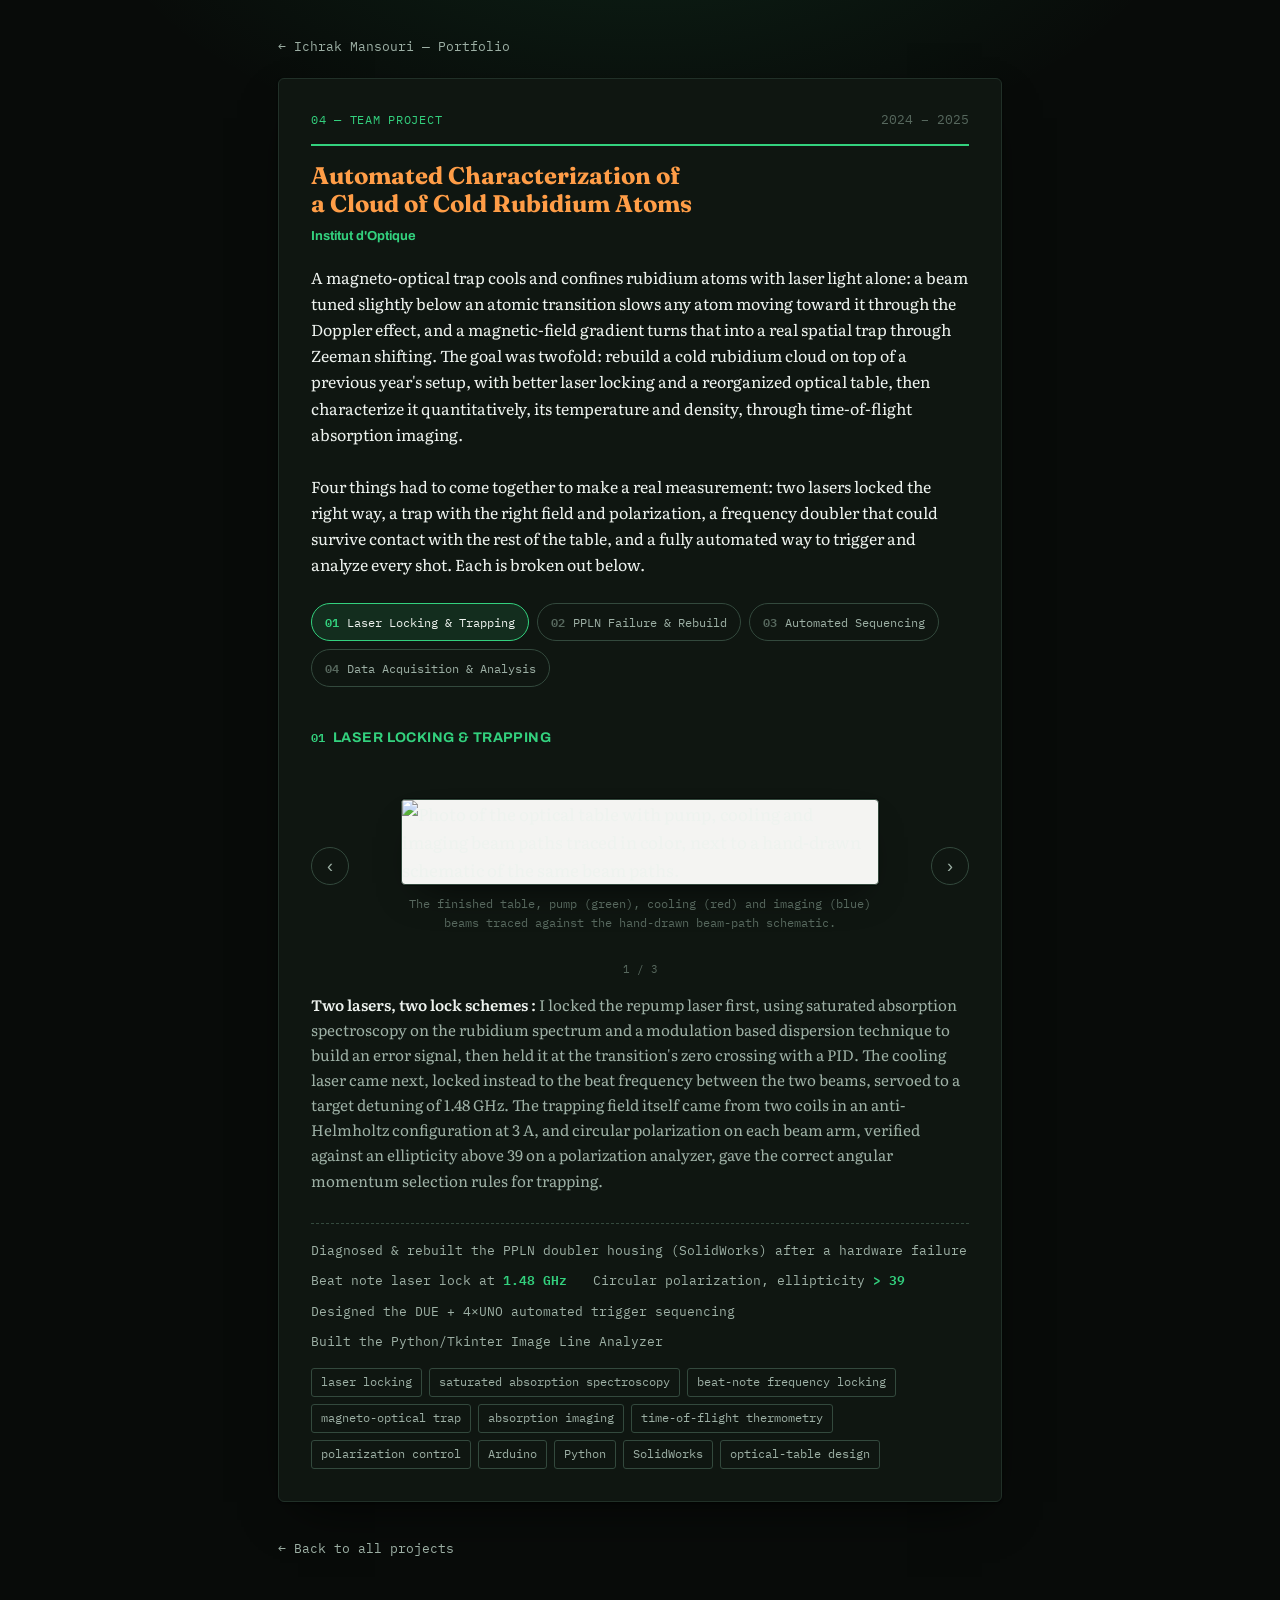
==== projects/cold-atoms.html @ 1522f5b4 "Rename cold-atoms.html to projects/cold-atoms.html" ====
<!DOCTYPE html>
<html lang="en">
<head>
<meta charset="UTF-8">
<meta name="viewport" content="width=device-width, initial-scale=1.0">
<title>Cold Rubidium Atoms — Ichrak Mansouri</title>
<meta name="description" content="Project detail — automated time-of-flight characterization of a cloud of cold rubidium atoms, Institut d'Optique.">
<link rel="stylesheet" href="../style.css">
</head>
<body>

<div class="wrap">

  <a class="back-link" href="../index.html">← Ichrak Mansouri — Portfolio</a>

  <div class="project detail">
    <div class="project-head">
      <span class="project-num">04 — TEAM PROJECT</span>
      <span class="project-date mono">2024 – 2025</span>
    </div>
    <h3>Automated Characterization of a Cloud of Cold Rubidium Atoms</h3>
    <div class="org">Institut d'Optique</div>

    <p class="desc">A magneto-optical trap cools and confines rubidium atoms with laser light alone: a beam tuned slightly below an atomic transition slows any atom moving toward it through the Doppler effect, and a magnetic-field gradient turns that into a real spatial trap through Zeeman shifting. The goal was twofold: rebuild a cold rubidium cloud on top of a previous year's setup, with better laser locking and a reorganized optical table, then characterize it quantitatively, its temperature and density, through time-of-flight absorption imaging.</p>

    <p class="desc" style="margin-top:26px;">Four things had to come together to make a real measurement: two lasers locked the right way, a trap with the right field and polarization, a frequency doubler that could survive contact with the rest of the table, and a fully automated way to trigger and analyze every shot. Each is broken out below.</p>

    <div class="fab-stepper">
      <div class="fab-tabs" role="tablist">
        <button class="fab-tab active" data-step="1"><span class="fab-tab-num">01</span>Laser Locking &amp; Trapping</button>
        <button class="fab-tab" data-step="2"><span class="fab-tab-num">02</span>PPLN Failure &amp; Rebuild</button>
        <button class="fab-tab" data-step="3"><span class="fab-tab-num">03</span>Automated Sequencing</button>
        <button class="fab-tab" data-step="4"><span class="fab-tab-num">04</span>Data Acquisition &amp; Analysis</button>
      </div>

      <div class="fab-stage">
        <div class="fab-panel active" data-step="1">
          <div class="fab-panel-head">
            <span class="fab-panel-num">01</span>
            <h4 class="fab-panel-title">Laser Locking &amp; Trapping</h4>
          </div>
          <div class="fab-carousel">
            <div class="fab-carousel-stage">
              <button type="button" class="fab-carousel-arrow prev" aria-label="Previous picture">‹</button>
              <div class="fab-carousel-slides">
                <figure class="fab-carousel-slide active">
                  <img src="../assets/cold atom table schematic.png" alt="Photo of the optical table with pump, cooling and imaging beam paths traced in color, next to a hand-drawn schematic of the same beam paths." loading="lazy">
                  <figcaption>The finished table, pump (green), cooling (red) and imaging (blue) beams traced against the hand-drawn beam-path schematic.</figcaption>
                </figure>
                <figure class="fab-carousel-slide">
                  <img src="../assets/cold atoms optical schematic.png" alt="Principle schematic of the optical setup, showing the PPLN doubler, AOM, shutters, waveplates, polarizing beamsplitter cubes and the science chamber." loading="lazy">
                  <figcaption>Principle schematic: PPLN doubler and AOM on the cooling path, repump folded in through its own shutter, both combining at the science chamber.</figcaption>
                </figure>
                <figure class="fab-carousel-slide">
                  <img src="../assets/cold atoms spectroscopy scope.png" alt="Oscilloscope trace of the saturated absorption spectroscopy signal used to lock the repump laser." loading="lazy">
                  <figcaption>Saturated absorption spectroscopy on the oscilloscope, the Doppler-broadened dip the repump lock derives its error signal from.</figcaption>
                </figure>
              </div>
              <button type="button" class="fab-carousel-arrow next" aria-label="Next picture">›</button>
            </div>
            <div class="fab-carousel-counter">1 / 3</div>
          </div>
          <p class="fab-caption"><b>Two lasers, two lock schemes : </b> I locked the repump laser first, using saturated absorption spectroscopy on the rubidium spectrum and a modulation based dispersion technique to build an error signal, then held it at the transition's zero crossing with a PID. The cooling laser came next, locked instead to the beat frequency between the two beams, servoed to a target detuning of 1.48 GHz. The trapping field itself came from two coils in an anti-Helmholtz configuration at 3 A, and circular polarization on each beam arm, verified against an ellipticity above 39 on a polarization analyzer, gave the correct angular momentum selection rules for trapping.</p>
        </div>

        <div class="fab-panel" data-step="2">
          <div class="fab-panel-head">
            <span class="fab-panel-num">02</span>
            <h4 class="fab-panel-title">PPLN Failure &amp; Rebuild</h4>
          </div>
          <div class="fab-carousel">
            <div class="fab-carousel-stage">
              <button type="button" class="fab-carousel-arrow prev" aria-label="Previous picture">‹</button>
              <div class="fab-carousel-slides">
                <figure class="fab-carousel-slide active">
                  <img src="../assets/cold atoms ppln table.png" alt="Photo of the optical table during the rebuild, showing the PPLN driver and controller box." loading="lazy">
                  <figcaption>The table mid-rebuild, PPLN driver and controller at left, after the doubler failure forced a full reorganization.</figcaption>
                </figure>
                <figure class="fab-carousel-slide">
                  <img src="../assets/cold atoms ppln cad.png" alt="SolidWorks technical drawing of the custom protective housing designed for the PPLN doubler." loading="lazy">
                  <figcaption>My SolidWorks drawing for the PPLN's new protective housing, isolating it from routine adjustments elsewhere on the table.</figcaption>
                </figure>
                <figure class="fab-carousel-slide">
                  <img src="../assets/cold atoms beam waist fit.png" alt="Two erf-function fits to the cumulative transverse intensity profile of the doubled beam, measured by knife-edge at 56 cm and 80 cm." loading="lazy">
                  <figcaption>Re-characterizing the doubled beam after the rebuild, erf fits to the knife-edge profile at 56 cm and 80 cm to recover the new waist.</figcaption>
                </figure>
              </div>
              <button type="button" class="fab-carousel-arrow next" aria-label="Next picture">›</button>
            </div>
            <div class="fab-carousel-counter">1 / 3</div>
          </div>
          <p class="fab-caption"><b>Diagnosis, redesign, re-characterization : </b> Partway through the project, the PPLN crystal that doubles our cooling laser's frequency failed and stopped the experiment. I diagnosed the failure, then designed a dedicated, temperature-controlled protective housing for the doubler in SolidWorks, isolated from the rest of the table so a routine adjustment elsewhere could never damage it again. Once it was back in place, I re-characterized its output beam from scratch, fitting the transverse intensity profile with an erf function at two distances to confirm the mode was still a clean Gaussian and recover its new waist, before folding it back into a reorganized table with room for the imaging line that was wanted to be added from the start.</p>
        </div>

        <div class="fab-panel" data-step="3">
          <div class="fab-panel-head">
            <span class="fab-panel-num">03</span>
            <h4 class="fab-panel-title">Automated Sequencing</h4>
          </div>
          <div class="fab-carousel">
            <div class="fab-carousel-stage">
              <button type="button" class="fab-carousel-arrow prev" aria-label="Previous picture">‹</button>
              <div class="fab-carousel-slides">
                <figure class="fab-carousel-slide active">
                  <img src="../assets/cold atoms arduino block.png" alt="Block diagram of the Arduino DUE fanning out trigger lines to four Arduino UNOs, each driving one component: two shutters, the AOM driver and the camera." loading="lazy">
                  <figcaption>The trigger architecture I designed: one DUE fanning out to four UNOs, each dedicated to one component.</figcaption>
                </figure>
                <figure class="fab-carousel-slide">
                  <img src="../assets/cold atoms arduino breadboard.png" alt="Hand-annotated breadboard diagram of the DUE-to-UNO trigger line, with a pull-up resistor and shared ground reference." loading="lazy">
                  <figcaption>Breadboard-level detail of the DUE-to-UNO trigger line, debounced through a 10 kΩ pull-up on a shared ground.</figcaption>
                </figure>
                <figure class="fab-carousel-slide">
                  <img src="../assets/cold atoms i2c alt.png" alt="Wiring diagram of an I2C bus topology, with SDA and SCL lines and pull-up resistors, connecting the Arduino DUE to three Arduino UNOs." loading="lazy">
                  <figcaption>An I2C bus was considered as an alternative, SDA/SCL open-drain lines with pull-ups, before we settled on simpler dedicated trigger lines.</figcaption>
                </figure>
              </div>
              <button type="button" class="fab-carousel-arrow next" aria-label="Next picture">›</button>
            </div>
            <div class="fab-carousel-counter">1 / 3</div>
          </div>
          <p class="fab-caption"><b>One brain, four dedicated slaves : </b> Each time-of-flight data point needs a freshly recreated cloud, released and imaged at a precise, independently chosen delay. I built a trigger architecture around one Arduino DUE acting as the brain, fanning out to four Arduino UNOs, one each for two shutters, the AOM driver and the camera, sequencing the whole cool, release, wait, image cycle to microsecond precision no one could reproduce by hand. I considered an I2C bus for the same job, but kept the simpler dedicated trigger lines once they proved more reliable on the bench.</p>
        </div>

        <div class="fab-panel" data-step="4">
          <div class="fab-panel-head">
            <span class="fab-panel-num">04</span>
            <h4 class="fab-panel-title">Data Acquisition &amp; Analysis</h4>
          </div>
          <div class="fab-carousel">
            <div class="fab-carousel-stage">
              <button type="button" class="fab-carousel-arrow prev" aria-label="Previous picture">‹</button>
              <div class="fab-carousel-slides">
                <figure class="fab-carousel-slide active">
                  <img src="../assets/cold atoms analyzer gui.png" alt="Screenshot of the Image Line Analyzer, a custom Python and Tkinter tool, showing an absorption image with stored intensity profiles." loading="lazy">
                  <figcaption>Image Line Analyzer, the Python/Tkinter tool I built to extract and store line profiles from absorption images.</figcaption>
                </figure>
                <figure class="fab-carousel-slide">
                  <img src="../assets/cold atoms profile fit.png" alt="Vertical and horizontal intensity profiles extracted from a synthetic test image, used to validate the analyzer's line extraction." loading="lazy">
                  <figcaption>Vertical and horizontal profiles through a synthetic test image, used to validate the analyzer before trusting it on real data.</figcaption>
                </figure>
                <figure class="fab-carousel-slide">
                  <img src="../assets/cold atoms tof synthetic.png" alt="Four synthetically generated Gaussian transmission images simulating a cold-atom cloud expanding over 0, 5, 10 and 15 milliseconds." loading="lazy">
                  <figcaption>Synthetically generated Gaussian clouds simulating expansion over time, the validation set behind the temperature-fitting pipeline.</figcaption>
                </figure>
              </div>
              <button type="button" class="fab-carousel-arrow next" aria-label="Next picture">›</button>
            </div>
            <div class="fab-carousel-counter">1 / 3</div>
          </div>
          <p class="fab-caption"><b>From pixels to temperature : </b> I wrote a Python and Tkinter tool, the Image Line Analyzer, that pulls vertical and horizontal intensity profiles out of an absorption image. Fitting how the cloud's width grows with delay time against σ(t)² = (kT/m)t² + σ₀² gives the temperature directly, a pipeline I validated first on synthetically generated Gaussian test images before trusting it on real time-of-flight data.</p>
        </div>
      </div>
    </div>

    <div class="stat-strip" style="margin-top:30px;">
      <span class="stat">Diagnosed &amp; rebuilt the PPLN doubler housing (SolidWorks) after a hardware failure</span>
      <span class="stat">Beat note laser lock at <b>1.48 GHz</b></span>
      <span class="stat">Circular polarization, ellipticity <b>&gt; 39</b></span>
      <span class="stat">Designed the DUE + 4×UNO automated trigger sequencing</span>
      <span class="stat">Built the Python/Tkinter Image Line Analyzer</span>
    </div>
    <div class="chips">
      <span class="chip">laser locking</span><span class="chip">saturated absorption spectroscopy</span><span class="chip">beat-note frequency locking</span><span class="chip">magneto-optical trap</span><span class="chip">absorption imaging</span><span class="chip">time-of-flight thermometry</span><span class="chip">polarization control</span><span class="chip">Arduino</span><span class="chip">Python</span><span class="chip">SolidWorks</span><span class="chip">optical-table design</span>
    </div>
  </div>

  <a class="back-link" href="../index.html" style="margin-bottom:60px;">← Back to all projects</a>

</div>

<script>
(function(){
  document.querySelectorAll('.fab-stepper').forEach(function(stepper){
    var tabs = stepper.querySelectorAll('.fab-tab');
    var panels = stepper.querySelectorAll('.fab-panel');
    tabs.forEach(function(tab){
      tab.addEventListener('click', function(){
        var step = tab.getAttribute('data-step');
        tabs.forEach(function(t){ t.classList.toggle('active', t === tab); });
        panels.forEach(function(p){ p.classList.toggle('active', p.getAttribute('data-step') === step); });
      });
    });
  });

  document.querySelectorAll('.fab-carousel').forEach(function(carousel){
    var slides = carousel.querySelectorAll('.fab-carousel-slide');
    var counter = carousel.querySelector('.fab-carousel-counter');
    var prevBtn = carousel.querySelector('.fab-carousel-arrow.prev');
    var nextBtn = carousel.querySelector('.fab-carousel-arrow.next');
    var index = 0;
    function render(){
      slides.forEach(function(s, i){ s.classList.toggle('active', i === index); });
      if (counter) counter.textContent = (index + 1) + ' / ' + slides.length;
    }
    prevBtn.addEventListener('click', function(){
      index = (index - 1 + slides.length) % slides.length;
      render();
    });
    nextBtn.addEventListener('click', function(){
      index = (index + 1) % slides.length;
      render();
    });
  });
})();
</script>

</body>
</html>
---- style.css ----
@import url('https://fonts.googleapis.com/css2?family=Fraunces:ital,opsz,wght@0,9..144,500;0,9..144,600;0,9..144,700;0,9..144,900;1,9..144,500;1,9..144,600&family=Literata:ital,opsz,wght@0,7..72,400;0,7..72,500;1,7..72,400&family=IBM+Plex+Mono:wght@400;500;600&family=Archivo:wght@600;700;800&display=swap');

  :root{
    --bg:#080b09;
    --surface:#0f1611;
    --surface-2:#162019;
    --ink:#eef3ef;
    --ink-soft:#9db0a5;
    --ink-faint:#57685e;
    --line:#213028;
    --line-strong:#33493d;
    --accent:#33d17e;         /* dark/green theme — global interactive color */
    --accent-ink:#06231a;
    --title:#ff9d47;          /* orange titles */
    --shadow: 0 1px 2px rgba(0,0,0,.55), 0 20px 50px -20px rgba(0,0,0,.8);
    --glow: 0 0 0 1px var(--accent), 0 22px 50px -22px rgba(0,0,0,.8), 0 0 32px -10px var(--accent);
  }

  *{box-sizing:border-box;}
  html{background:var(--bg);}
  body{
    margin:0;
    background:
      radial-gradient(ellipse 900px 480px at 50% -8%, rgba(51,209,126,.12), transparent 62%),
      var(--bg);
    color:var(--ink);
    font-family:'Literata', Georgia, 'Times New Roman', serif;
    font-size:17px;
    line-height:1.65;
    -webkit-font-smoothing:antialiased;
  }
  .wrap{max-width:780px; margin:0 auto; padding:0 28px;}
  a{color:var(--accent);}
  ::selection{background:var(--accent); color:var(--accent-ink);}

  .mono{font-family:'IBM Plex Mono', ui-monospace, monospace; font-variant-numeric: tabular-nums;}
  .eyebrow{
    font-family:'Archivo', sans-serif;
    font-weight:700;
    font-size:11.5px;
    letter-spacing:.14em;
    text-transform:uppercase;
    color:var(--ink-faint);
  }
  h1,h2,h3{text-wrap:balance; margin:0; font-family:'Fraunces', Georgia, serif;}

  /* ---------- header ---------- */
  header{padding:80px 0 8px;}
  .header-flex{
    display:flex;
    align-items:flex-start;
    justify-content:space-between;
    gap:36px;
  }
  .header-text{flex:1 1 420px; min-width:0;}
  .portrait{
    flex:0 0 auto;
    width:clamp(220px, 30vw, 340px);
    height:clamp(220px, 30vw, 340px);
    margin-top:6px;
    border-radius:50%;
    overflow:hidden;
    background:var(--surface-2);
    border:2px solid var(--line-strong);
    box-shadow:var(--shadow);
    display:flex;
    align-items:center;
    justify-content:center;
  }
  .portrait img{width:100%; height:100%; object-fit:cover; display:block;}
  .portrait-initials{
    font-family:'Fraunces', Georgia, serif;
    font-size:2.4rem;
    font-weight:700;
    color:var(--accent);
  }
  @media (max-width:640px){
    header.header-flex{flex-direction:column-reverse; gap:22px;}
    .portrait{width:104px; height:104px; margin-top:0;}
  }
  .kicker{display:flex; align-items:center; gap:10px; margin-bottom:24px;}
  .kicker .dot{width:7px; height:7px; border-radius:50%; background:var(--accent); box-shadow:0 0 12px 2px rgba(51,209,126,.6);}
  h1.name{
    font-size:clamp(2.6rem, 7vw, 4.1rem);
    font-weight:900;
    letter-spacing:-.015em;
    line-height:1.02;
    color:var(--title);
  }
  .role-line{
    margin-top:14px;
    font-size:1.14rem;
    font-style:italic;
    font-weight:400;
    color:var(--ink-soft);
    max-width:46ch;
  }
  .meta-row{
    margin-top:24px;
    display:flex; flex-wrap:wrap; gap:6px 18px;
    font-family:'IBM Plex Mono', monospace;
    font-size:13px;
    color:var(--ink-faint);
  }
  .meta-row a{color:var(--ink-soft); text-decoration:none; border-bottom:1px solid var(--line-strong);}
  .meta-row a:hover{color:var(--accent); border-color:var(--accent);}

  .intro{margin-top:32px; font-size:1.05rem; color:var(--ink); max-width:62ch;}
  .intro em{font-style:italic; color:var(--ink-soft);}

  section{padding:46px 0;}

  /* ---------- toolkit ---------- */
  .toolkit-group{margin-top:26px;}
  .toolkit-group + .toolkit-group{margin-top:22px;}
  .toolkit-label{
    font-family:'Archivo', sans-serif;
    font-weight:700;
    font-size:13px;
    color:var(--ink);
    margin-bottom:10px;
  }
  .chips{display:flex; flex-wrap:wrap; gap:7px;}
  .chip{
    font-family:'IBM Plex Mono', monospace;
    font-size:12.5px;
    padding:5px 10px;
    border:1px solid var(--line-strong);
    border-radius:3px;
    color:var(--ink-soft);
    background:var(--surface);
    white-space:nowrap;
  }

  /* toolkit chips — single green-tinted style, kept consistent site-wide */
  .toolkit-group .chip{border-color:rgba(51,209,126,.35); color:#8fe0b3; background:rgba(51,209,126,.07);}

  /* ---------- projects (detail page) ---------- */
  .project{
    background:var(--surface);
    border:1px solid var(--line);
    border-radius:6px;
    box-shadow:var(--shadow);
    padding:30px 32px 32px;
    margin-top:22px;
  }
  .project-head{
    display:flex; justify-content:space-between; align-items:baseline; gap:16px; flex-wrap:wrap;
    border-bottom:2px solid var(--accent);
    padding-bottom:14px; margin-bottom:16px;
  }
  .project-num{
    font-family:'IBM Plex Mono', monospace;
    font-size:12px;
    color:var(--accent);
    letter-spacing:.06em;
  }
  .project-date{
    font-family:'IBM Plex Mono', monospace;
    font-size:12.5px;
    color:var(--ink-faint);
  }
  .project h3{font-size:1.5rem; font-weight:700; margin-top:4px; color:var(--title); line-height:1.18;}
  .project .org{
    font-family:'Archivo', sans-serif;
    font-size:13px;
    font-weight:700;
    color:var(--accent);
    margin-top:8px;
  }
  .project p.desc{margin-top:16px; color:var(--ink); font-size:.99rem;}
  .stat-strip{
    margin-top:18px;
    display:flex; flex-wrap:wrap; gap:10px 26px;
    padding-top:16px;
    border-top:1px dashed var(--line-strong);
  }
  .stat{font-family:'IBM Plex Mono', monospace; font-size:12.5px; color:var(--ink-soft);}
  .stat b{color:var(--accent); font-weight:600;}
  .project .chips{margin-top:16px;}
  .project .chip{font-size:11.5px; padding:4px 9px;}

  /* ---------- project grid (overview tiles) ---------- */
  .project-grid{
    display:grid;
    grid-template-columns:1fr 1fr;
    gap:20px;
    margin-top:26px;
  }
  .project-tile{
    display:flex;
    flex-direction:column;
    background:var(--surface);
    border:1px solid var(--line);
    border-top:4px solid var(--accent);
    border-radius:8px;
    overflow:hidden;
    box-shadow:var(--shadow);
    text-decoration:none;
    color:inherit;
    transition:transform .15s ease, box-shadow .2s ease;
  }
  .project-tile:hover{transform:translateY(-3px); box-shadow:var(--glow);}
  .tile-img-wrap{background:#f4f4f2; padding:14px;}
  .tile-img-wrap img{display:block; width:100%; height:130px; object-fit:contain;}
  .tile-body{padding:18px 20px 20px; display:flex; flex-direction:column; gap:8px; flex:1;}
  .tile-num{font-family:'IBM Plex Mono', monospace; font-size:11px; color:var(--accent); letter-spacing:.05em;}
  .tile-title{font-family:'Fraunces', Georgia, serif; font-size:1.14rem; font-weight:700; color:var(--title); line-height:1.28;}
  .tile-org{font-family:'Archivo', sans-serif; font-size:11.5px; font-weight:700; color:var(--accent);}
  .tile-desc{font-size:.92rem; color:var(--ink-soft); flex:1;}
  .tile-date{font-family:'IBM Plex Mono', monospace; font-size:11px; color:var(--ink-faint);}
  .tile-cta{
    margin-top:6px;
    display:inline-flex; align-items:center; gap:6px;
    font-family:'Archivo', sans-serif; font-weight:700; font-size:12.5px;
    color:var(--accent);
  }
  .tile-cta .arrow{transition:transform .15s ease;}
  .project-tile:hover .tile-cta .arrow{transform:translateX(3px);}

  /* ---------- detail page ---------- */
  .back-link{
    display:inline-flex; align-items:center; gap:6px;
    font-family:'IBM Plex Mono', monospace; font-size:12.5px;
    color:var(--ink-soft); text-decoration:none;
    margin-top:36px;
  }
  .back-link:hover{color:var(--accent);}
  .project.detail{margin-top:20px;}
  .figure-grid{
    display:grid;
    grid-template-columns:1fr 1fr;
    gap:4px;
    margin:20px -32px 0;
    max-width: max-content;
    
  }
  .figure-grid .figure{margin-top:0;}

  @media (max-width:700px){
    .project-grid{grid-template-columns:1fr;}
    .figure-grid{grid-template-columns:1fr;}
  }

  /* ---------- figures ---------- */
  .figure{margin-top:20px;}
  .figure img{
    display:block; width:100%; height:auto;
    background:#f4f4f2;
    
    box-sizing:border-box;
    border:1px solid var(--line-strong);
    border-radius:4px;
    box-shadow:0 0 0 1px rgba(0,0,0,.4), 0 18px 40px -20px rgba(0,0,0,.8);
  }
  .figure-cap{
    margin-top:8px;
    font-family:'IBM Plex Mono', monospace;
    font-size:11.5px;
    color:var(--ink-faint);
  }

  /* ---------- education ---------- */
  .edu-row{
    display:flex; justify-content:space-between; gap:16px;
    padding:16px 0;
    border-bottom:1px solid var(--line);
  }
  .edu-row:last-child{border-bottom:none;}
  .edu-school{font-family:'Fraunces', Georgia, serif; font-weight:600; color:var(--title); font-size:1.02rem;}
  .edu-detail{color:var(--ink-soft); font-size:.95rem; margin-top:3px;}
  .edu-date{
    font-family:'IBM Plex Mono', monospace;
    font-size:12.5px;
    color:var(--ink-faint);
    white-space:nowrap;
    padding-top:2px;
  }

  /* ---------- languages ---------- */
  .lang-row{display:flex; flex-wrap:wrap; gap:10px 30px; margin-top:18px;}
  .lang{font-size:.95rem; color:var(--ink);}
  .lang b{font-family:'Archivo', sans-serif; font-weight:700; font-size:12px; text-transform:uppercase; letter-spacing:.06em; color:var(--ink-faint); display:block; margin-bottom:2px;}

  footer{padding:50px 0 90px; color:var(--ink-soft); font-size:.95rem;}
  footer .mono{color:var(--ink-faint); font-size:12.5px;}

  @media (max-width:560px){
    header{padding:56px 0 6px;}
    .project{padding:24px 20px 26px;}
  }

  /* ---------- interactive fabrication stepper ---------- */
  .fab-stepper{margin-top:26px;}
  .fab-tabs{display:flex; flex-wrap:wrap; gap:8px; margin-bottom:20px;}
  .fab-tab{
    font-family:'IBM Plex Mono', monospace;
    font-size:12px;
    display:inline-flex; align-items:center; gap:8px;
    padding:8px 13px;
    border:1px solid var(--line-strong);
    border-radius:20px;
    background:var(--surface);
    color:var(--ink-soft);
    cursor:pointer;
    transition:border-color .15s ease, color .15s ease, background .15s ease;
  }
  .fab-tab-num{color:var(--ink-faint); font-weight:600;}
  .fab-tab:hover{border-color:var(--accent); color:var(--ink);}
  .fab-tab.active{
    border-color:var(--accent);
    background:rgba(51,209,126,.12);
    color:var(--ink);
  }
  .fab-tab.active .fab-tab-num{color:var(--accent);}
  .fab-panel{display:none;}
  .fab-panel.active{display:block; animation:fabfade .25s ease;}
  @media (prefers-reduced-motion: reduce){
    .fab-panel.active{animation:none;}
  }
  @keyframes fabfade{from{opacity:0; transform:translateY(5px);} to{opacity:1; transform:none;}}
  .fab-images{display:grid; grid-template-columns:1fr; gap:14px;}
  .fab-images.two-up{grid-template-columns:1fr 1fr;}
  .fab-images.three-up{grid-template-columns:1fr 1fr 1fr;}
  @media (max-width:820px){
    .fab-images.three-up{grid-template-columns:1fr 1fr;}
  }
  @media (max-width:640px){
    .fab-images.two-up{grid-template-columns:1fr;}
    .fab-images.three-up{grid-template-columns:1fr;}
  }
  .fab-images img{
    display:block; width:100%; height:auto;
    background:#f4f4f2; padding:12px; box-sizing:border-box;
    border:1px solid var(--line-strong); border-radius:4px;
    box-shadow:0 0 0 1px rgba(0,0,0,.4), 0 18px 40px -20px rgba(0,0,0,.8);
  }
  .fab-caption{margin-top:14px; font-size:.95rem; color:var(--ink-soft);}
  .fab-caption b{color:var(--ink); font-weight:600;}

  /* ---------- fab step title ---------- */
  .fab-panel-head{display:flex; align-items:baseline; gap:8px; margin-bottom:14px;}
  .fab-panel-num{font-family:'IBM Plex Mono', monospace; font-size:12px; color:var(--accent); font-weight:600;}
  .fab-panel-title{
    font-family:'Archivo', sans-serif;
    font-weight:700;
    font-size:14px;
    letter-spacing:.03em;
    text-transform:uppercase;
    color:var(--accent);
  }

  /* ---------- fab picture carousel ---------- */
  .fab-carousel-stage{display:flex; align-items:center; gap:12px;}
  .fab-carousel-slides{flex:1; min-width:0;}
  .fab-carousel-slide{display:none;}
  .fab-carousel-slide.active{display:block; animation:fabfade .25s ease;}
  @media (prefers-reduced-motion: reduce){
    .fab-carousel-slide.active{animation:none;}
  }
  .fab-carousel-slide img{
    display:block; width:100%; height:auto;
    background:#f4f4f2; box-sizing:border-box;
    border:1px solid var(--line-strong); border-radius:4px;
    box-shadow:0 0 0 1px rgba(0,0,0,.4), 0 18px 40px -20px rgba(0,0,0,.8);
  }
  .fab-carousel-slide figcaption{
    margin-top:10px;
    font-family:'IBM Plex Mono', monospace;
    font-size:11.5px;
    color:var(--ink-faint);
    text-align:center;
  }
  .fab-carousel-arrow{
    flex:0 0 auto;
    width:38px; height:38px;
    border-radius:50%;
    border:1px solid var(--line-strong);
    background:var(--surface);
    color:var(--ink-soft);
    font-size:18px;
    line-height:1;
    cursor:pointer;
    display:flex; align-items:center; justify-content:center;
    transition:border-color .15s ease, color .15s ease, background .15s ease;
  }
  .fab-carousel-arrow:hover{border-color:var(--accent); color:var(--ink); background:rgba(51,209,126,.12);}
  .fab-carousel-counter{
    margin-top:10px;
    text-align:center;
    font-family:'IBM Plex Mono', monospace;
    font-size:11px;
    color:var(--ink-faint);
  }
  @media (max-width:480px){
    .fab-carousel-arrow{width:32px; height:32px; font-size:15px;}
  }

    /* ---------- comparison table ---------- */
  .compare-wrap{margin-top:22px; overflow-x:auto; border:1px solid var(--line); border-radius:6px;}
  .compare-table{width:100%; border-collapse:collapse; font-size:12.5px; min-width:640px;}
  .compare-table th, .compare-table td{padding:10px 14px; text-align:left; border-bottom:1px solid var(--line); white-space:nowrap;}
  .compare-table thead th{
    font-family:'Archivo', sans-serif;
    font-size:11px;
    letter-spacing:.05em;
    text-transform:uppercase;
    font-weight:700;
    color:var(--accent);
    background:var(--surface-2);
    border-bottom:2px solid var(--accent);
  }
  .compare-table tbody th{
    text-align:left;
    font-family:'Literata', Georgia, serif;
    font-weight:500;
    font-size:13px;
    color:var(--ink-soft);
    white-space:normal;
  }
  .compare-table td{
    font-family:'IBM Plex Mono', monospace;
    color:var(--ink);
  }
  .compare-table tbody tr:last-child th, .compare-table tbody tr:last-child td{border-bottom:none;}
  .compare-table tbody tr:hover{background:rgba(51,209,126,.05);}
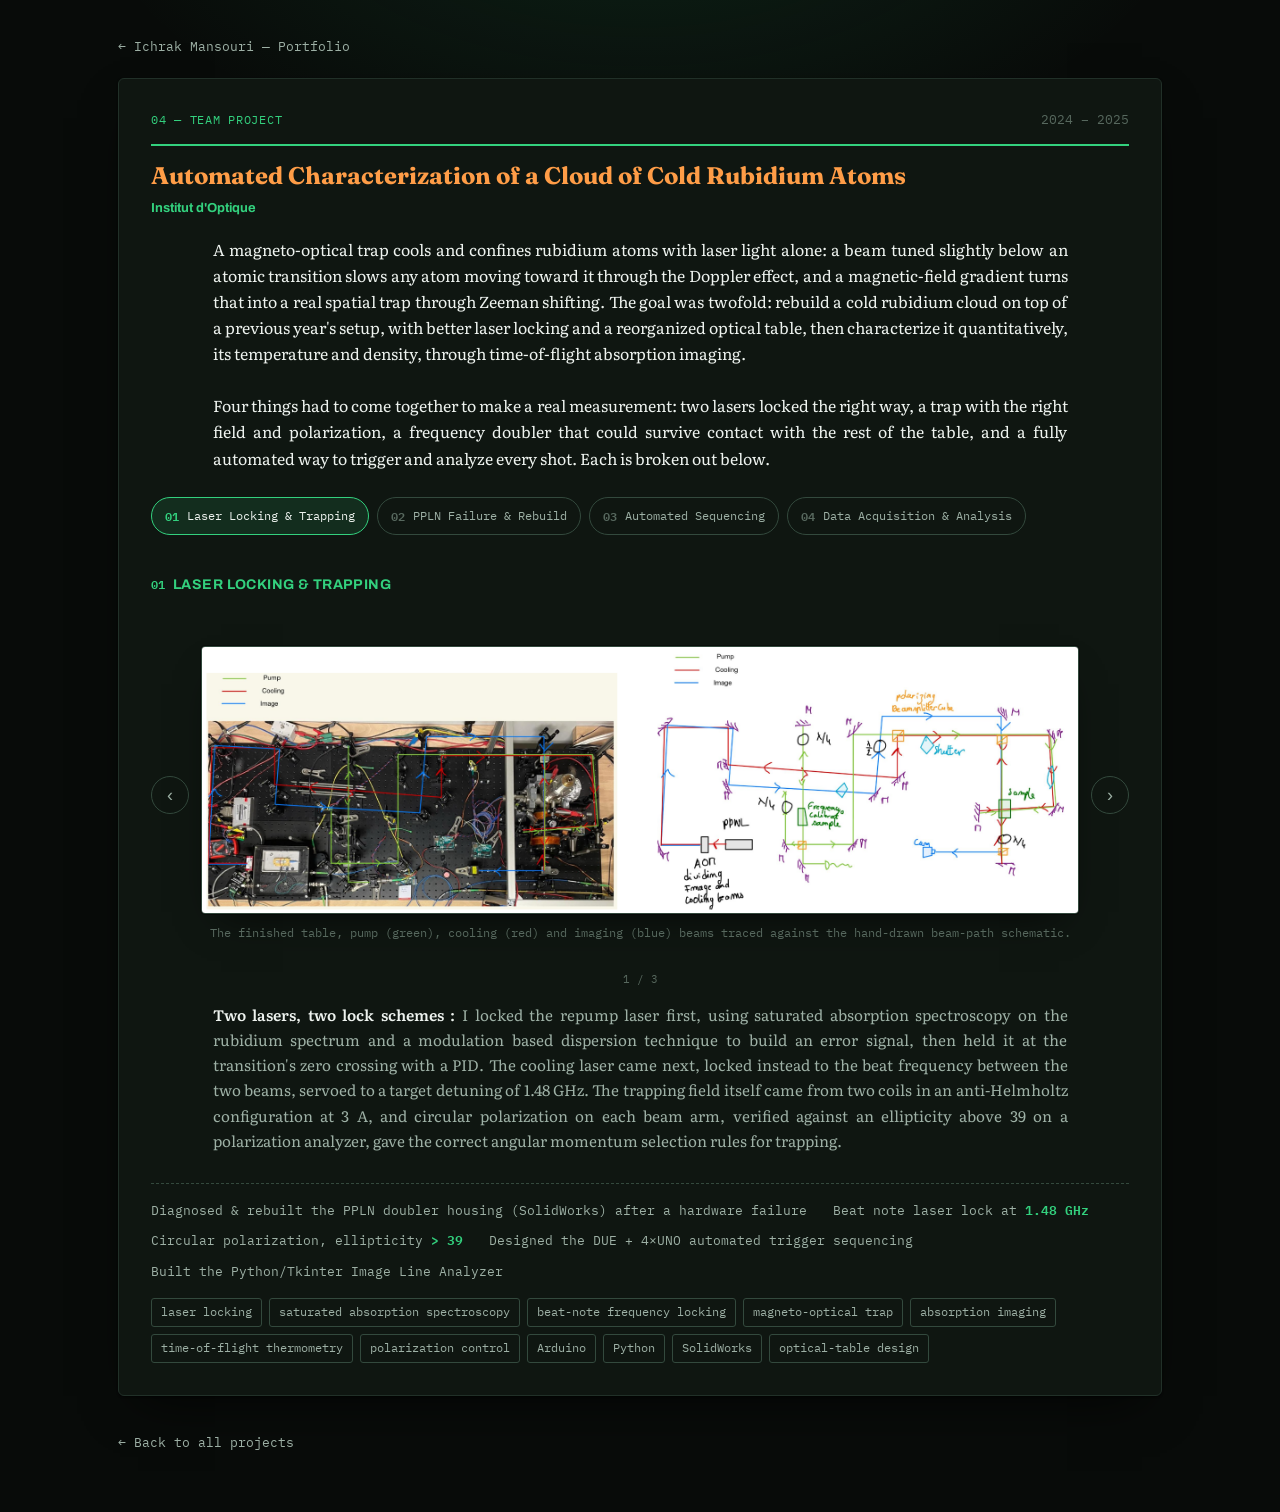
==== commit 4bc33357: "Add files via upload" ====
--- a/projects/cold-atoms.html
+++ b/projects/cold-atoms.html
@@ -43,7 +43,7 @@
             <div class="fab-carousel-stage">
               <button type="button" class="fab-carousel-arrow prev" aria-label="Previous picture">‹</button>
               <div class="fab-carousel-slides">
-                <figure class="fab-carousel-slide active">
+                <figure class="fab-carousel-slide active" style="max-width:900px; margin-left:auto; margin-right:auto;">
                   <img src="../assets/cold atom table schematic.png" alt="Photo of the optical table with pump, cooling and imaging beam paths traced in color, next to a hand-drawn schematic of the same beam paths." loading="lazy">
                   <figcaption>The finished table, pump (green), cooling (red) and imaging (blue) beams traced against the hand-drawn beam-path schematic.</figcaption>
                 </figure>
@@ -51,7 +51,7 @@
                   <img src="../assets/cold atoms optical schematic.png" alt="Principle schematic of the optical setup, showing the PPLN doubler, AOM, shutters, waveplates, polarizing beamsplitter cubes and the science chamber." loading="lazy">
                   <figcaption>Principle schematic: PPLN doubler and AOM on the cooling path, repump folded in through its own shutter, both combining at the science chamber.</figcaption>
                 </figure>
-                <figure class="fab-carousel-slide">
+                <figure class="fab-carousel-slide" style="max-width:500px; margin-left:auto; margin-right:auto;">
                   <img src="../assets/cold atoms spectroscopy scope.png" alt="Oscilloscope trace of the saturated absorption spectroscopy signal used to lock the repump laser." loading="lazy">
                   <figcaption>Saturated absorption spectroscopy on the oscilloscope, the Doppler-broadened dip the repump lock derives its error signal from.</figcaption>
                 </figure>
@@ -72,15 +72,15 @@
             <div class="fab-carousel-stage">
               <button type="button" class="fab-carousel-arrow prev" aria-label="Previous picture">‹</button>
               <div class="fab-carousel-slides">
-                <figure class="fab-carousel-slide active">
+                <figure class="fab-carousel-slide active" style="max-width:400px; margin-left:auto; margin-right:auto;">
                   <img src="../assets/cold atoms ppln table.png" alt="Photo of the optical table during the rebuild, showing the PPLN driver and controller box." loading="lazy">
                   <figcaption>The table mid-rebuild, PPLN driver and controller at left, after the doubler failure forced a full reorganization.</figcaption>
                 </figure>
-                <figure class="fab-carousel-slide">
+                <figure class="fab-carousel-slide" style="max-width:500px; margin-left:auto; margin-right:auto;">
                   <img src="../assets/cold atoms ppln cad.png" alt="SolidWorks technical drawing of the custom protective housing designed for the PPLN doubler." loading="lazy">
                   <figcaption>My SolidWorks drawing for the PPLN's new protective housing, isolating it from routine adjustments elsewhere on the table.</figcaption>
                 </figure>
-                <figure class="fab-carousel-slide">
+                <figure class="fab-carousel-slide" style="max-width:800px; margin-left:auto; margin-right:auto;">
                   <img src="../assets/cold atoms beam waist fit.png" alt="Two erf-function fits to the cumulative transverse intensity profile of the doubled beam, measured by knife-edge at 56 cm and 80 cm." loading="lazy">
                   <figcaption>Re-characterizing the doubled beam after the rebuild, erf fits to the knife-edge profile at 56 cm and 80 cm to recover the new waist.</figcaption>
                 </figure>
@@ -101,15 +101,15 @@
             <div class="fab-carousel-stage">
               <button type="button" class="fab-carousel-arrow prev" aria-label="Previous picture">‹</button>
               <div class="fab-carousel-slides">
-                <figure class="fab-carousel-slide active">
+                <figure class="fab-carousel-slide active" style="max-width:400px; margin-left:auto; margin-right:auto;">
                   <img src="../assets/cold atoms arduino block.png" alt="Block diagram of the Arduino DUE fanning out trigger lines to four Arduino UNOs, each driving one component: two shutters, the AOM driver and the camera." loading="lazy">
                   <figcaption>The trigger architecture I designed: one DUE fanning out to four UNOs, each dedicated to one component.</figcaption>
                 </figure>
-                <figure class="fab-carousel-slide">
+                <figure class="fab-carousel-slide" style="max-width:500px; margin-left:auto; margin-right:auto;">
                   <img src="../assets/cold atoms arduino breadboard.png" alt="Hand-annotated breadboard diagram of the DUE-to-UNO trigger line, with a pull-up resistor and shared ground reference." loading="lazy">
                   <figcaption>Breadboard-level detail of the DUE-to-UNO trigger line, debounced through a 10 kΩ pull-up on a shared ground.</figcaption>
                 </figure>
-                <figure class="fab-carousel-slide">
+                <figure class="fab-carousel-slide" style="max-width:500px; margin-left:auto; margin-right:auto;">
                   <img src="../assets/cold atoms i2c alt.png" alt="Wiring diagram of an I2C bus topology, with SDA and SCL lines and pull-up resistors, connecting the Arduino DUE to three Arduino UNOs." loading="lazy">
                   <figcaption>An I2C bus was considered as an alternative, SDA/SCL open-drain lines with pull-ups, before we settled on simpler dedicated trigger lines.</figcaption>
                 </figure>
@@ -205,4 +205,4 @@
 </script>
 
 </body>
-</html>
+</html>
--- a/style.css
+++ b/style.css
@@ -29,7 +29,7 @@
     line-height:1.65;
     -webkit-font-smoothing:antialiased;
   }
-  .wrap{max-width:780px; margin:0 auto; padding:0 28px;}
+  .wrap{max-width:1100px; margin:0 auto; padding:0 28px;}
   a{color:var(--accent);}
   ::selection{background:var(--accent); color:var(--accent-ink);}
 
@@ -105,7 +105,7 @@
   .meta-row a{color:var(--ink-soft); text-decoration:none; border-bottom:1px solid var(--line-strong);}
   .meta-row a:hover{color:var(--accent); border-color:var(--accent);}
 
-  .intro{margin-top:32px; font-size:1.05rem; color:var(--ink); max-width:62ch;}
+  .intro{margin-top:32px; font-size:1.05rem; color:var(--ink); max-width:85ch; margin-left:auto; margin-right:auto; text-align:justify; hyphens:auto;}
   .intro em{font-style:italic; color:var(--ink-soft);}
 
   section{padding:46px 0;}
@@ -168,7 +168,7 @@
     color:var(--accent);
     margin-top:8px;
   }
-  .project p.desc{margin-top:16px; color:var(--ink); font-size:.99rem;}
+  .project p.desc{margin-top:16px; color:var(--ink); font-size:.99rem; max-width:95ch; margin-left:auto; margin-right:auto; text-align:justify; hyphens:auto;}
   .stat-strip{
     margin-top:18px;
     display:flex; flex-wrap:wrap; gap:10px 26px;
@@ -335,8 +335,9 @@
     border:1px solid var(--line-strong); border-radius:4px;
     box-shadow:0 0 0 1px rgba(0,0,0,.4), 0 18px 40px -20px rgba(0,0,0,.8);
   }
-  .fab-caption{margin-top:14px; font-size:.95rem; color:var(--ink-soft);}
+  .fab-caption{margin-top:14px; font-size:.95rem; color:var(--ink-soft); max-width:95ch; margin-left:auto; margin-right:auto; text-align:justify; hyphens:auto;}
   .fab-caption b{color:var(--ink); font-weight:600;}
+  
 
   /* ---------- fab step title ---------- */
   .fab-panel-head{display:flex; align-items:baseline; gap:8px; margin-bottom:14px;}
@@ -423,4 +424,9 @@
     color:var(--ink);
   }
   .compare-table tbody tr:last-child th, .compare-table tbody tr:last-child td{border-bottom:none;}
-  .compare-table tbody tr:hover{background:rgba(51,209,126,.05);}+  .compare-table tbody tr:hover{background:rgba(51,209,126,.05);}
+
+  .commentary{margin:16px 0 0; padding-left:0; list-style:none; display:flex; flex-direction:column; gap:11px;}
+  .commentary li{position:relative; padding-left:20px; color:var(--ink-soft); font-size:.99rem; line-height:1.6;}
+  .commentary li::before{content:"■"; position:absolute; left:0; top:3px; font-size:7px; color:var(--accent);}
+  .commentary li b{color:var(--ink); font-weight:600;}
